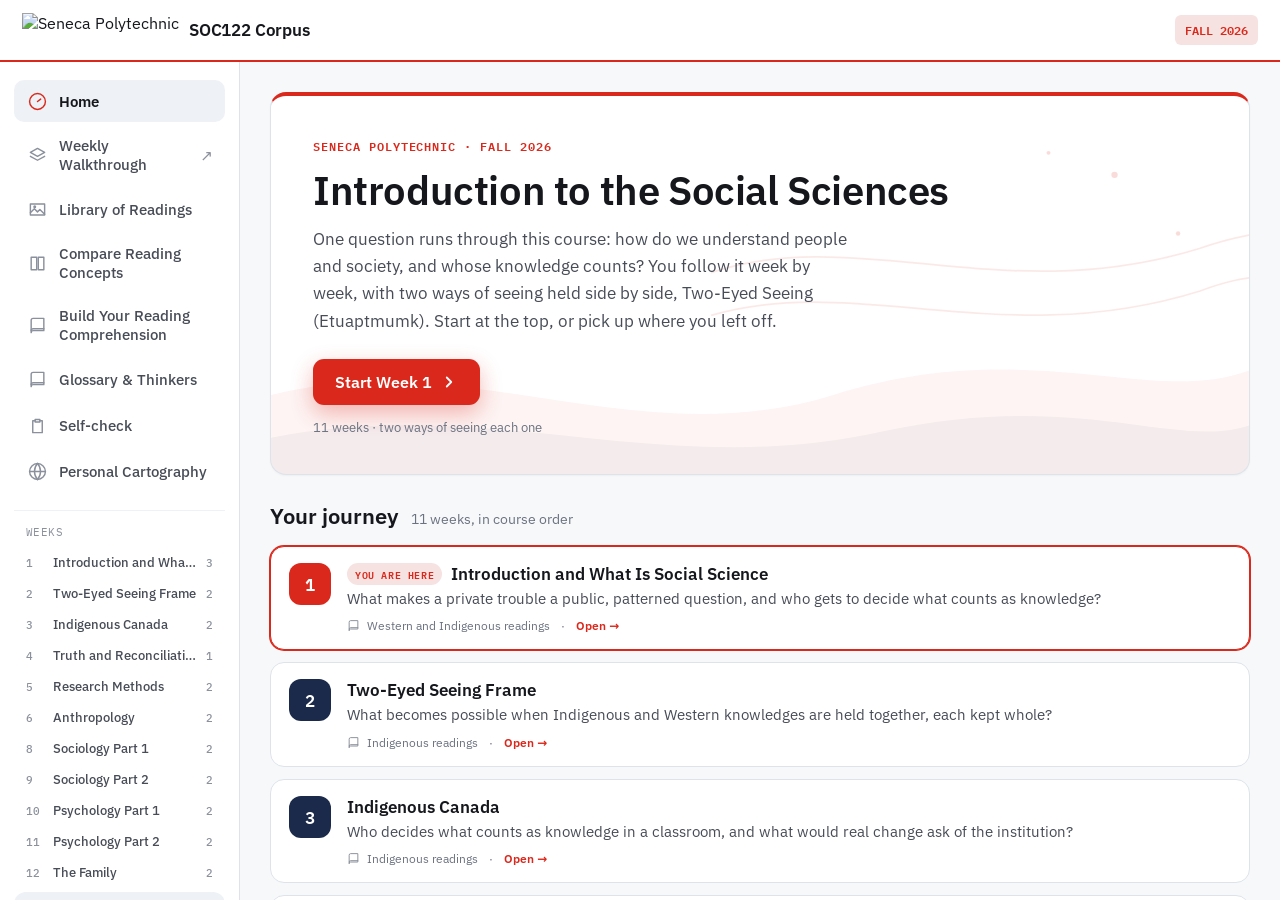
==== index.html @ 42dfce52 "SOC122: fix Seneca branding (white + red hero, not dark gradient) + restore full nav Two corrections" ====
<!DOCTYPE html>
<html lang="en">
<head>
<meta charset="utf-8">
<meta name="viewport" content="width=device-width, initial-scale=1">
<title>SOC122 Corpus: the course source library</title>
<meta name="description" content="The reading room for SOC122 Introduction to the Social Sciences at Seneca Polytechnic. Search, compare, and follow how the course's readings connect. A companion to Blackboard.">
<link rel="stylesheet" href="./fonts/fonts.css">
<style>
  :root{
    --navy:#1B2A4A; --red:#DA291C; --red-dark:#961A13; --amber:#F2A900; --page:#F7F8FA; --surface:#fff;
    --surface-alt:#FBFCFD; --soft:#EEF1F5; --border:#DEE3EA; --border-hover:#C9D1DC;
    --ink:#15171C; --ink-dim:#474C57; --ink-faint:#6B7280; --focus:#1552D8;
    --sans:'IBM Plex Sans',ui-sans-serif,system-ui,'Segoe UI',Arial,sans-serif;
    --mono:'IBM Plex Mono',ui-monospace,'Cascadia Code',Consolas,monospace;
  }
  *{box-sizing:border-box}
  html,body{margin:0;padding:0}
  body{font-family:var(--sans);background:var(--page);color:var(--ink);-webkit-font-smoothing:antialiased}
  button{font-family:inherit;cursor:pointer}
  input{font-family:inherit}
  ::selection{background:#FCEFD2}
  *:focus-visible{outline:2px solid var(--focus);outline-offset:2px;border-radius:4px}
  a{color:#0b4fc0}
  .mono{font-family:var(--mono)}
  .skip{position:absolute;left:-999px;top:0;background:var(--ink);color:#fff;padding:10px 16px;z-index:200;border-radius:0 0 8px 0}
  .skip:focus{left:0}
  .vh{position:absolute;left:-9999px;width:1px;height:1px;overflow:hidden}
  .soc-weekstrip{display:none}
  @keyframes riseUp{from{transform:translateY(8px);opacity:.4}to{transform:translateY(0);opacity:1}}
  .rise{animation:riseUp .26s ease both}
  .scrollarea::-webkit-scrollbar{width:10px;height:10px}
  .scrollarea::-webkit-scrollbar-thumb{background:var(--border);border-radius:8px;border:3px solid var(--page)}
  .hshelf::-webkit-scrollbar{height:9px}
  .hshelf::-webkit-scrollbar-thumb{background:var(--border);border-radius:8px}
  /* hover states (prototype used a custom style-hover; here as classes) */
  .card{transition:box-shadow .15s ease,border-color .15s ease}
  .card:hover{box-shadow:0 6px 18px rgba(27,42,74,.12);border-color:var(--border-hover)}
  .idxrow:hover{background:var(--surface-alt)}
  .relrow{transition:box-shadow .15s ease,border-color .15s ease}
  .relrow:hover{border-color:var(--border-hover);box-shadow:0 3px 10px rgba(27,42,74,.08)}
  .flip{perspective:1200px;height:248px;border:none;background:none;padding:0;display:block;width:100%;text-align:left;cursor:pointer}
  .flip-inner{position:relative;display:block;width:100%;height:100%;transition:transform .55s cubic-bezier(.2,.7,.2,1);transform-style:preserve-3d}
  .flip.flipped .flip-inner{transform:rotateY(180deg)}
  .flip-face{position:absolute;inset:0;display:flex;flex-direction:column;backface-visibility:hidden;-webkit-backface-visibility:hidden;border:1px solid var(--border);border-radius:14px;padding:17px 18px;overflow:auto;box-shadow:0 1px 2px rgba(21,23,28,.04)}
  .flip-front{background:#fff}
  .flip-back{background:#1B2A4A;color:#fff;transform:rotateY(180deg)}
  .flip:hover .flip-front{border-color:var(--border-hover);box-shadow:0 6px 18px rgba(27,42,74,.12)}
  @media (prefers-reduced-motion:reduce){.flip-inner{transition:none}}
  .mapsrc:hover{background:var(--page)}
  .addtile:hover{border-color:var(--navy)!important;color:var(--navy)!important}
  .pickchip:hover{border-color:var(--navy)!important}
  .removebtn:hover{color:var(--red)!important}
  /* immersive journey shell */
  .jhero{position:relative;overflow:hidden;border-radius:16px;color:var(--ink);padding:40px 42px 38px;background:#fff;border:1px solid var(--border);border-top:4px solid var(--red);box-shadow:0 1px 2px rgba(21,23,28,.04)}
  .jhero-art{position:absolute;inset:0;width:100%;height:100%;pointer-events:none}
  .jhero-cta{display:inline-flex;align-items:center;gap:8px;background:var(--red);color:#fff;border:none;border-radius:11px;padding:13px 22px;font-size:1rem;font-weight:600;box-shadow:0 8px 22px rgba(218,41,28,.32);transition:transform .15s ease,box-shadow .15s ease}
  .jhero-cta:hover{transform:translateY(-2px);box-shadow:0 12px 28px rgba(218,41,28,.44)}
  .jstation{position:relative;display:block;width:100%;text-align:left;border:1px solid var(--border);background:#fff;border-radius:14px;padding:16px 18px;cursor:pointer;transition:transform .16s ease,box-shadow .16s ease,border-color .16s ease}
  .jstation:hover{transform:translateX(3px);box-shadow:0 8px 22px rgba(27,42,74,.13);border-color:var(--border-hover)}
  .jstation.cur{border-color:var(--red);box-shadow:0 0 0 1px var(--red)}
  .jdot{transition:transform .16s ease}
  .jstation:hover .jdot{transform:scale(1.07)}
  .jtile{display:flex;flex-direction:column;gap:8px;border:1px solid var(--border);background:#fff;border-radius:16px;padding:20px;text-align:left;cursor:pointer;transition:transform .16s ease,box-shadow .16s ease,border-color .16s ease}
  .jtile:hover{transform:translateY(-3px);box-shadow:0 10px 26px rgba(27,42,74,.14);border-color:var(--border-hover)}
  @keyframes heroFloat{from{opacity:0;transform:translateY(14px)}to{opacity:1;transform:translateY(0)}}
  .jfade{animation:heroFloat .5s cubic-bezier(.2,.7,.2,1) both}
  @media (max-width:760px){ .jhero{padding:34px 22px 30px} }
  @media (prefers-reduced-motion: reduce){*{animation:none!important;transition:none!important}}
  @media (max-width:760px){
    .soc-sidebar{display:none!important}
    .soc-detailgrid{grid-template-columns:1fr!important}
    .soc-rail{position:static!important}
    .soc-pickbox{max-height:none!important}
    .soc-weekstrip{display:flex!important}
  }
  @media (max-width:480px){
    .soc-cardgrid{grid-template-columns:1fr!important}
  }
</style>
</head>
<body>
<a class="skip" href="#soc-main">Skip to the library</a>
<div id="app"></div>
<div id="soc-live" role="status" aria-live="polite" class="skip"></div>
<script src="./data/corpus-data.js?v=25"></script>
<script src="./data/soc122-mc.js?v=4"></script>
<script src="./app.js?v=51"></script>
</body>
</html>
---- fonts/fonts.css ----
/* IBM Plex Sans + Mono, self-hosted. SIL Open Font License 1.1 (see OFL.txt). Subset woff2 from the IBM Plex project. */
@font-face {
  font-family: 'IBM Plex Mono';
  font-style: normal;
  font-weight: 400;
  font-display: swap;
  src: url(-F63fjptAgt5VM-kVkqdyU8n1iIq129k.woff2) format('woff2');
  unicode-range: U+0460-052F, U+1C80-1C8A, U+20B4, U+2DE0-2DFF, U+A640-A69F, U+FE2E-FE2F;
}
@font-face {
  font-family: 'IBM Plex Mono';
  font-style: normal;
  font-weight: 400;
  font-display: swap;
  src: url(-F63fjptAgt5VM-kVkqdyU8n1isq129k.woff2) format('woff2');
  unicode-range: U+0301, U+0400-045F, U+0490-0491, U+04B0-04B1, U+2116;
}
@font-face {
  font-family: 'IBM Plex Mono';
  font-style: normal;
  font-weight: 400;
  font-display: swap;
  src: url(-F63fjptAgt5VM-kVkqdyU8n1iAq129k.woff2) format('woff2');
  unicode-range: U+0102-0103, U+0110-0111, U+0128-0129, U+0168-0169, U+01A0-01A1, U+01AF-01B0, U+0300-0301, U+0303-0304, U+0308-0309, U+0323, U+0329, U+1EA0-1EF9, U+20AB;
}
@font-face {
  font-family: 'IBM Plex Mono';
  font-style: normal;
  font-weight: 400;
  font-display: swap;
  src: url(-F63fjptAgt5VM-kVkqdyU8n1iEq129k.woff2) format('woff2');
  unicode-range: U+0100-02BA, U+02BD-02C5, U+02C7-02CC, U+02CE-02D7, U+02DD-02FF, U+0304, U+0308, U+0329, U+1D00-1DBF, U+1E00-1E9F, U+1EF2-1EFF, U+2020, U+20A0-20AB, U+20AD-20C0, U+2113, U+2C60-2C7F, U+A720-A7FF;
}
@font-face {
  font-family: 'IBM Plex Mono';
  font-style: normal;
  font-weight: 400;
  font-display: swap;
  src: url(-F63fjptAgt5VM-kVkqdyU8n1i8q1w.woff2) format('woff2');
  unicode-range: U+0000-00FF, U+0131, U+0152-0153, U+02BB-02BC, U+02C6, U+02DA, U+02DC, U+0304, U+0308, U+0329, U+2000-206F, U+20AC, U+2122, U+2191, U+2193, U+2212, U+2215, U+FEFF, U+FFFD;
}
@font-face {
  font-family: 'IBM Plex Mono';
  font-style: normal;
  font-weight: 500;
  font-display: swap;
  src: url(-F6qfjptAgt5VM-kVkqdyU8n3twJwl1FgtIU.woff2) format('woff2');
  unicode-range: U+0460-052F, U+1C80-1C8A, U+20B4, U+2DE0-2DFF, U+A640-A69F, U+FE2E-FE2F;
}
@font-face {
  font-family: 'IBM Plex Mono';
  font-style: normal;
  font-weight: 500;
  font-display: swap;
  src: url(-F6qfjptAgt5VM-kVkqdyU8n3twJwlRFgtIU.woff2) format('woff2');
  unicode-range: U+0301, U+0400-045F, U+0490-0491, U+04B0-04B1, U+2116;
}
@font-face {
  font-family: 'IBM Plex Mono';
  font-style: normal;
  font-weight: 500;
  font-display: swap;
  src: url(-F6qfjptAgt5VM-kVkqdyU8n3twJwl9FgtIU.woff2) format('woff2');
  unicode-range: U+0102-0103, U+0110-0111, U+0128-0129, U+0168-0169, U+01A0-01A1, U+01AF-01B0, U+0300-0301, U+0303-0304, U+0308-0309, U+0323, U+0329, U+1EA0-1EF9, U+20AB;
}
@font-face {
  font-family: 'IBM Plex Mono';
  font-style: normal;
  font-weight: 500;
  font-display: swap;
  src: url(-F6qfjptAgt5VM-kVkqdyU8n3twJwl5FgtIU.woff2) format('woff2');
  unicode-range: U+0100-02BA, U+02BD-02C5, U+02C7-02CC, U+02CE-02D7, U+02DD-02FF, U+0304, U+0308, U+0329, U+1D00-1DBF, U+1E00-1E9F, U+1EF2-1EFF, U+2020, U+20A0-20AB, U+20AD-20C0, U+2113, U+2C60-2C7F, U+A720-A7FF;
}
@font-face {
  font-family: 'IBM Plex Mono';
  font-style: normal;
  font-weight: 500;
  font-display: swap;
  src: url(-F6qfjptAgt5VM-kVkqdyU8n3twJwlBFgg.woff2) format('woff2');
  unicode-range: U+0000-00FF, U+0131, U+0152-0153, U+02BB-02BC, U+02C6, U+02DA, U+02DC, U+0304, U+0308, U+0329, U+2000-206F, U+20AC, U+2122, U+2191, U+2193, U+2212, U+2215, U+FEFF, U+FFFD;
}
@font-face {
  font-family: 'IBM Plex Mono';
  font-style: normal;
  font-weight: 600;
  font-display: swap;
  src: url(-F6qfjptAgt5VM-kVkqdyU8n3vAOwl1FgtIU.woff2) format('woff2');
  unicode-range: U+0460-052F, U+1C80-1C8A, U+20B4, U+2DE0-2DFF, U+A640-A69F, U+FE2E-FE2F;
}
@font-face {
  font-family: 'IBM Plex Mono';
  font-style: normal;
  font-weight: 600;
  font-display: swap;
  src: url(-F6qfjptAgt5VM-kVkqdyU8n3vAOwlRFgtIU.woff2) format('woff2');
  unicode-range: U+0301, U+0400-045F, U+0490-0491, U+04B0-04B1, U+2116;
}
@font-face {
  font-family: 'IBM Plex Mono';
  font-style: normal;
  font-weight: 600;
  font-display: swap;
  src: url(-F6qfjptAgt5VM-kVkqdyU8n3vAOwl9FgtIU.woff2) format('woff2');
  unicode-range: U+0102-0103, U+0110-0111, U+0128-0129, U+0168-0169, U+01A0-01A1, U+01AF-01B0, U+0300-0301, U+0303-0304, U+0308-0309, U+0323, U+0329, U+1EA0-1EF9, U+20AB;
}
@font-face {
  font-family: 'IBM Plex Mono';
  font-style: normal;
  font-weight: 600;
  font-display: swap;
  src: url(-F6qfjptAgt5VM-kVkqdyU8n3vAOwl5FgtIU.woff2) format('woff2');
  unicode-range: U+0100-02BA, U+02BD-02C5, U+02C7-02CC, U+02CE-02D7, U+02DD-02FF, U+0304, U+0308, U+0329, U+1D00-1DBF, U+1E00-1E9F, U+1EF2-1EFF, U+2020, U+20A0-20AB, U+20AD-20C0, U+2113, U+2C60-2C7F, U+A720-A7FF;
}
@font-face {
  font-family: 'IBM Plex Mono';
  font-style: normal;
  font-weight: 600;
  font-display: swap;
  src: url(-F6qfjptAgt5VM-kVkqdyU8n3vAOwlBFgg.woff2) format('woff2');
  unicode-range: U+0000-00FF, U+0131, U+0152-0153, U+02BB-02BC, U+02C6, U+02DA, U+02DC, U+0304, U+0308, U+0329, U+2000-206F, U+20AC, U+2122, U+2191, U+2193, U+2212, U+2215, U+FEFF, U+FFFD;
}
@font-face {
  font-family: 'IBM Plex Sans';
  font-style: normal;
  font-weight: 400;
  font-stretch: 100%;
  font-display: swap;
  src: url(zYXzKVElMYYaJe8bpLHnCwDKr932-G7dytD-Dmu1syxTKYbABA.woff2) format('woff2');
  unicode-range: U+0460-052F, U+1C80-1C8A, U+20B4, U+2DE0-2DFF, U+A640-A69F, U+FE2E-FE2F;
}
@font-face {
  font-family: 'IBM Plex Sans';
  font-style: normal;
  font-weight: 400;
  font-stretch: 100%;
  font-display: swap;
  src: url(zYXzKVElMYYaJe8bpLHnCwDKr932-G7dytD-Dmu1syxaKYbABA.woff2) format('woff2');
  unicode-range: U+0301, U+0400-045F, U+0490-0491, U+04B0-04B1, U+2116;
}
@font-face {
  font-family: 'IBM Plex Sans';
  font-style: normal;
  font-weight: 400;
  font-stretch: 100%;
  font-display: swap;
  src: url(zYXzKVElMYYaJe8bpLHnCwDKr932-G7dytD-Dmu1syxdKYbABA.woff2) format('woff2');
  unicode-range: U+0370-0377, U+037A-037F, U+0384-038A, U+038C, U+038E-03A1, U+03A3-03FF;
}
@font-face {
  font-family: 'IBM Plex Sans';
  font-style: normal;
  font-weight: 400;
  font-stretch: 100%;
  font-display: swap;
  src: url(zYXzKVElMYYaJe8bpLHnCwDKr932-G7dytD-Dmu1syxRKYbABA.woff2) format('woff2');
  unicode-range: U+0102-0103, U+0110-0111, U+0128-0129, U+0168-0169, U+01A0-01A1, U+01AF-01B0, U+0300-0301, U+0303-0304, U+0308-0309, U+0323, U+0329, U+1EA0-1EF9, U+20AB;
}
@font-face {
  font-family: 'IBM Plex Sans';
  font-style: normal;
  font-weight: 400;
  font-stretch: 100%;
  font-display: swap;
  src: url(zYXzKVElMYYaJe8bpLHnCwDKr932-G7dytD-Dmu1syxQKYbABA.woff2) format('woff2');
  unicode-range: U+0100-02BA, U+02BD-02C5, U+02C7-02CC, U+02CE-02D7, U+02DD-02FF, U+0304, U+0308, U+0329, U+1D00-1DBF, U+1E00-1E9F, U+1EF2-1EFF, U+2020, U+20A0-20AB, U+20AD-20C0, U+2113, U+2C60-2C7F, U+A720-A7FF;
}
@font-face {
  font-family: 'IBM Plex Sans';
  font-style: normal;
  font-weight: 400;
  font-stretch: 100%;
  font-display: swap;
  src: url(zYXzKVElMYYaJe8bpLHnCwDKr932-G7dytD-Dmu1syxeKYY.woff2) format('woff2');
  unicode-range: U+0000-00FF, U+0131, U+0152-0153, U+02BB-02BC, U+02C6, U+02DA, U+02DC, U+0304, U+0308, U+0329, U+2000-206F, U+20AC, U+2122, U+2191, U+2193, U+2212, U+2215, U+FEFF, U+FFFD;
}
@font-face {
  font-family: 'IBM Plex Sans';
  font-style: normal;
  font-weight: 500;
  font-stretch: 100%;
  font-display: swap;
  src: url(zYXzKVElMYYaJe8bpLHnCwDKr932-G7dytD-Dmu1syxTKYbABA.woff2) format('woff2');
  unicode-range: U+0460-052F, U+1C80-1C8A, U+20B4, U+2DE0-2DFF, U+A640-A69F, U+FE2E-FE2F;
}
@font-face {
  font-family: 'IBM Plex Sans';
  font-style: normal;
  font-weight: 500;
  font-stretch: 100%;
  font-display: swap;
  src: url(zYXzKVElMYYaJe8bpLHnCwDKr932-G7dytD-Dmu1syxaKYbABA.woff2) format('woff2');
  unicode-range: U+0301, U+0400-045F, U+0490-0491, U+04B0-04B1, U+2116;
}
@font-face {
  font-family: 'IBM Plex Sans';
  font-style: normal;
  font-weight: 500;
  font-stretch: 100%;
  font-display: swap;
  src: url(zYXzKVElMYYaJe8bpLHnCwDKr932-G7dytD-Dmu1syxdKYbABA.woff2) format('woff2');
  unicode-range: U+0370-0377, U+037A-037F, U+0384-038A, U+038C, U+038E-03A1, U+03A3-03FF;
}
@font-face {
  font-family: 'IBM Plex Sans';
  font-style: normal;
  font-weight: 500;
  font-stretch: 100%;
  font-display: swap;
  src: url(zYXzKVElMYYaJe8bpLHnCwDKr932-G7dytD-Dmu1syxRKYbABA.woff2) format('woff2');
  unicode-range: U+0102-0103, U+0110-0111, U+0128-0129, U+0168-0169, U+01A0-01A1, U+01AF-01B0, U+0300-0301, U+0303-0304, U+0308-0309, U+0323, U+0329, U+1EA0-1EF9, U+20AB;
}
@font-face {
  font-family: 'IBM Plex Sans';
  font-style: normal;
  font-weight: 500;
  font-stretch: 100%;
  font-display: swap;
  src: url(zYXzKVElMYYaJe8bpLHnCwDKr932-G7dytD-Dmu1syxQKYbABA.woff2) format('woff2');
  unicode-range: U+0100-02BA, U+02BD-02C5, U+02C7-02CC, U+02CE-02D7, U+02DD-02FF, U+0304, U+0308, U+0329, U+1D00-1DBF, U+1E00-1E9F, U+1EF2-1EFF, U+2020, U+20A0-20AB, U+20AD-20C0, U+2113, U+2C60-2C7F, U+A720-A7FF;
}
@font-face {
  font-family: 'IBM Plex Sans';
  font-style: normal;
  font-weight: 500;
  font-stretch: 100%;
  font-display: swap;
  src: url(zYXzKVElMYYaJe8bpLHnCwDKr932-G7dytD-Dmu1syxeKYY.woff2) format('woff2');
  unicode-range: U+0000-00FF, U+0131, U+0152-0153, U+02BB-02BC, U+02C6, U+02DA, U+02DC, U+0304, U+0308, U+0329, U+2000-206F, U+20AC, U+2122, U+2191, U+2193, U+2212, U+2215, U+FEFF, U+FFFD;
}
@font-face {
  font-family: 'IBM Plex Sans';
  font-style: normal;
  font-weight: 600;
  font-stretch: 100%;
  font-display: swap;
  src: url(zYXzKVElMYYaJe8bpLHnCwDKr932-G7dytD-Dmu1syxTKYbABA.woff2) format('woff2');
  unicode-range: U+0460-052F, U+1C80-1C8A, U+20B4, U+2DE0-2DFF, U+A640-A69F, U+FE2E-FE2F;
}
@font-face {
  font-family: 'IBM Plex Sans';
  font-style: normal;
  font-weight: 600;
  font-stretch: 100%;
  font-display: swap;
  src: url(zYXzKVElMYYaJe8bpLHnCwDKr932-G7dytD-Dmu1syxaKYbABA.woff2) format('woff2');
  unicode-range: U+0301, U+0400-045F, U+0490-0491, U+04B0-04B1, U+2116;
}
@font-face {
  font-family: 'IBM Plex Sans';
  font-style: normal;
  font-weight: 600;
  font-stretch: 100%;
  font-display: swap;
  src: url(zYXzKVElMYYaJe8bpLHnCwDKr932-G7dytD-Dmu1syxdKYbABA.woff2) format('woff2');
  unicode-range: U+0370-0377, U+037A-037F, U+0384-038A, U+038C, U+038E-03A1, U+03A3-03FF;
}
@font-face {
  font-family: 'IBM Plex Sans';
  font-style: normal;
  font-weight: 600;
  font-stretch: 100%;
  font-display: swap;
  src: url(zYXzKVElMYYaJe8bpLHnCwDKr932-G7dytD-Dmu1syxRKYbABA.woff2) format('woff2');
  unicode-range: U+0102-0103, U+0110-0111, U+0128-0129, U+0168-0169, U+01A0-01A1, U+01AF-01B0, U+0300-0301, U+0303-0304, U+0308-0309, U+0323, U+0329, U+1EA0-1EF9, U+20AB;
}
@font-face {
  font-family: 'IBM Plex Sans';
  font-style: normal;
  font-weight: 600;
  font-stretch: 100%;
  font-display: swap;
  src: url(zYXzKVElMYYaJe8bpLHnCwDKr932-G7dytD-Dmu1syxQKYbABA.woff2) format('woff2');
  unicode-range: U+0100-02BA, U+02BD-02C5, U+02C7-02CC, U+02CE-02D7, U+02DD-02FF, U+0304, U+0308, U+0329, U+1D00-1DBF, U+1E00-1E9F, U+1EF2-1EFF, U+2020, U+20A0-20AB, U+20AD-20C0, U+2113, U+2C60-2C7F, U+A720-A7FF;
}
@font-face {
  font-family: 'IBM Plex Sans';
  font-style: normal;
  font-weight: 600;
  font-stretch: 100%;
  font-display: swap;
  src: url(zYXzKVElMYYaJe8bpLHnCwDKr932-G7dytD-Dmu1syxeKYY.woff2) format('woff2');
  unicode-range: U+0000-00FF, U+0131, U+0152-0153, U+02BB-02BC, U+02C6, U+02DA, U+02DC, U+0304, U+0308, U+0329, U+2000-206F, U+20AC, U+2122, U+2191, U+2193, U+2212, U+2215, U+FEFF, U+FFFD;
}
@font-face {
  font-family: 'IBM Plex Sans';
  font-style: normal;
  font-weight: 700;
  font-stretch: 100%;
  font-display: swap;
  src: url(zYXzKVElMYYaJe8bpLHnCwDKr932-G7dytD-Dmu1syxTKYbABA.woff2) format('woff2');
  unicode-range: U+0460-052F, U+1C80-1C8A, U+20B4, U+2DE0-2DFF, U+A640-A69F, U+FE2E-FE2F;
}
@font-face {
  font-family: 'IBM Plex Sans';
  font-style: normal;
  font-weight: 700;
  font-stretch: 100%;
  font-display: swap;
  src: url(zYXzKVElMYYaJe8bpLHnCwDKr932-G7dytD-Dmu1syxaKYbABA.woff2) format('woff2');
  unicode-range: U+0301, U+0400-045F, U+0490-0491, U+04B0-04B1, U+2116;
}
@font-face {
  font-family: 'IBM Plex Sans';
  font-style: normal;
  font-weight: 700;
  font-stretch: 100%;
  font-display: swap;
  src: url(zYXzKVElMYYaJe8bpLHnCwDKr932-G7dytD-Dmu1syxdKYbABA.woff2) format('woff2');
  unicode-range: U+0370-0377, U+037A-037F, U+0384-038A, U+038C, U+038E-03A1, U+03A3-03FF;
}
@font-face {
  font-family: 'IBM Plex Sans';
  font-style: normal;
  font-weight: 700;
  font-stretch: 100%;
  font-display: swap;
  src: url(zYXzKVElMYYaJe8bpLHnCwDKr932-G7dytD-Dmu1syxRKYbABA.woff2) format('woff2');
  unicode-range: U+0102-0103, U+0110-0111, U+0128-0129, U+0168-0169, U+01A0-01A1, U+01AF-01B0, U+0300-0301, U+0303-0304, U+0308-0309, U+0323, U+0329, U+1EA0-1EF9, U+20AB;
}
@font-face {
  font-family: 'IBM Plex Sans';
  font-style: normal;
  font-weight: 700;
  font-stretch: 100%;
  font-display: swap;
  src: url(zYXzKVElMYYaJe8bpLHnCwDKr932-G7dytD-Dmu1syxQKYbABA.woff2) format('woff2');
  unicode-range: U+0100-02BA, U+02BD-02C5, U+02C7-02CC, U+02CE-02D7, U+02DD-02FF, U+0304, U+0308, U+0329, U+1D00-1DBF, U+1E00-1E9F, U+1EF2-1EFF, U+2020, U+20A0-20AB, U+20AD-20C0, U+2113, U+2C60-2C7F, U+A720-A7FF;
}
@font-face {
  font-family: 'IBM Plex Sans';
  font-style: normal;
  font-weight: 700;
  font-stretch: 100%;
  font-display: swap;
  src: url(zYXzKVElMYYaJe8bpLHnCwDKr932-G7dytD-Dmu1syxeKYY.woff2) format('woff2');
  unicode-range: U+0000-00FF, U+0131, U+0152-0153, U+02BB-02BC, U+02C6, U+02DA, U+02DC, U+0304, U+0308, U+0329, U+2000-206F, U+20AC, U+2122, U+2191, U+2193, U+2212, U+2215, U+FEFF, U+FFFD;
}
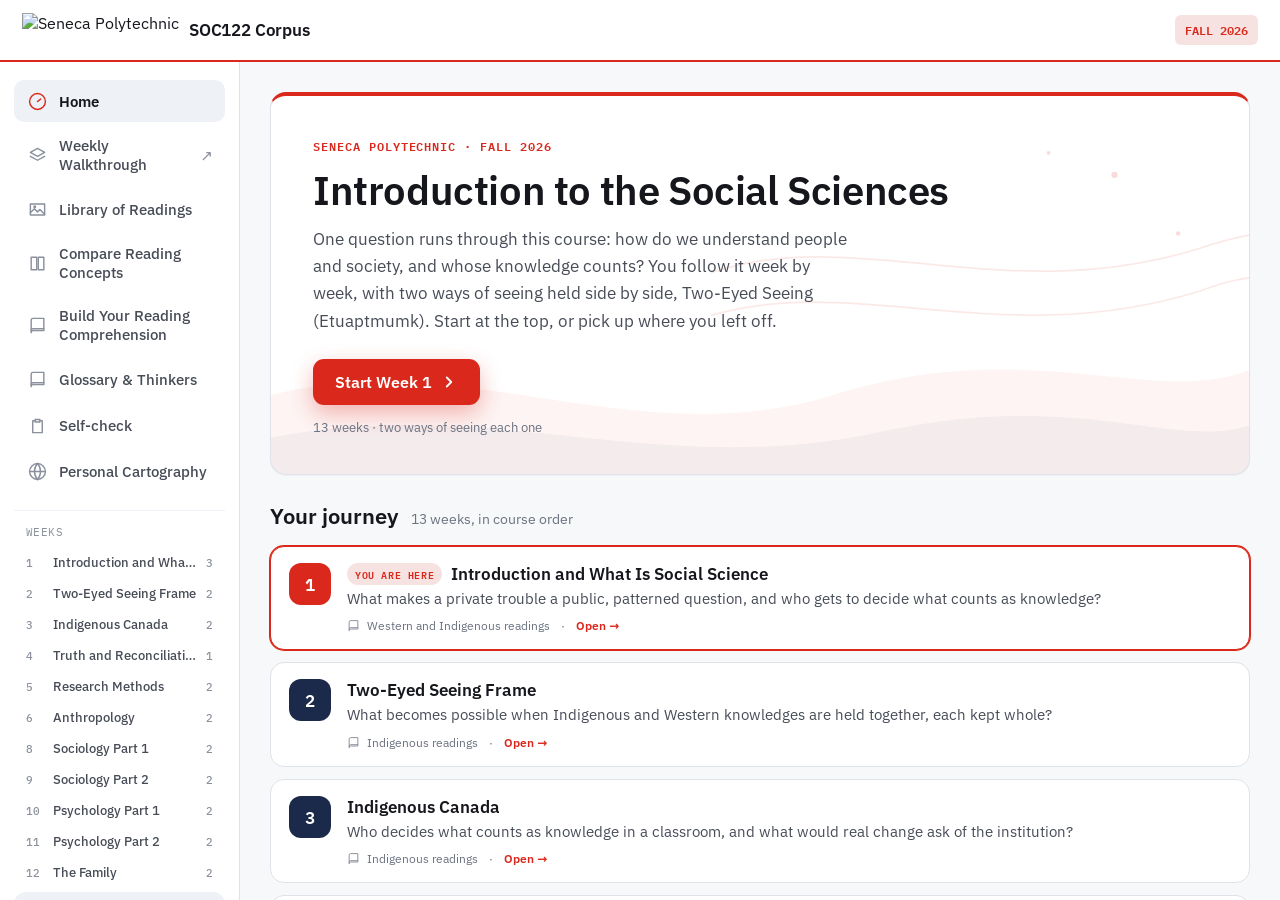
==== commit 346afa4e: "SOC122: complete the hub - add weeks 13 (Revisiting Personal Cartography) + 14 (Course Synthesis) W1" ====
--- a/index.html
+++ b/index.html
@@ -65,6 +65,11 @@
   .jtile:hover{transform:translateY(-3px);box-shadow:0 10px 26px rgba(27,42,74,.14);border-color:var(--border-hover)}
   @keyframes heroFloat{from{opacity:0;transform:translateY(14px)}to{opacity:1;transform:translateY(0)}}
   .jfade{animation:heroFloat .5s cubic-bezier(.2,.7,.2,1) both}
+  .soc-mapgrid{display:grid;grid-template-columns:1.5fr .9fr;gap:18px;align-items:start}
+  @media (max-width:820px){ .soc-mapgrid{grid-template-columns:1fr} }
+  .leaflet-popup-content{font-family:var(--sans);margin:12px 14px;line-height:1.45}
+  .leaflet-container{font-family:var(--sans)}
+  .soc-pin{width:20px;height:20px;border-radius:50%;background:var(--red);border:2.5px solid #fff;box-shadow:0 1px 5px rgba(21,23,28,.45);cursor:pointer}
   @media (max-width:760px){ .jhero{padding:34px 22px 30px} }
   @media (prefers-reduced-motion: reduce){*{animation:none!important;transition:none!important}}
   @media (max-width:760px){
@@ -77,14 +82,65 @@
   @media (max-width:480px){
     .soc-cardgrid{grid-template-columns:1fr!important}
   }
+  .node{background:#fff;border:1px solid var(--border);border-radius:14px;padding:20px 22px;margin:0 0 16px;box-shadow:0 1px 2px rgba(21,23,28,.04)}
+.wk-grid{display:grid;grid-template-columns:1fr 230px;gap:26px;align-items:start}
+.wk-grid{grid-template-columns:1fr}
+.wk-rail{display:none}
+.wk-sec{font-size:1.25rem;font-weight:700;color:var(--ink);margin:0 0 13px;padding-bottom:8px;border-bottom:2px solid var(--red);display:inline-block}
+.wk-hint{font-size:.84rem;color:var(--ink-faint);margin:0 0 10px}
+.wk-oc{display:flex;gap:10px;align-items:flex-start;margin:9px 0;font-size:.96rem;color:var(--ink)}
+.wk-oc .b{flex:none;width:19px;height:19px;border-radius:6px;border:2px solid var(--border);margin-top:2px}
+.wk-gq{display:flex;gap:9px;align-items:flex-start;margin:8px 0;font-size:.94rem;color:var(--ink-dim)}
+.wk-gq .q{color:var(--red);font-weight:800}
+.wk-concept{padding:0 0 4px 15px;border-left:3px solid #1B2A4A;margin:16px 0}
+.wk-concept h3{font-size:1.02rem;font-weight:700;margin:0 0 4px;color:var(--ink)}
+.wk-concept p{margin:0;color:var(--ink-dim);line-height:1.6}
+.wk-cite{font-size:.8rem;color:var(--ink-faint);font-style:italic}
+.wk-term{margin:12px 0;color:var(--ink-dim);line-height:1.55}
+.wk-term b{color:var(--ink)}
+.wk-read{border:1px solid var(--border);border-radius:11px;padding:14px 16px;margin:11px 0;font-size:.92rem}
+.wk-read .ref{color:var(--ink);line-height:1.5}
+.wk-read em{font-style:italic}
+.wk-scope{display:inline-block;margin-top:9px;font-size:.74rem;color:var(--ink-dim);background:var(--soft);border:none;border-radius:6px;padding:4px 10px;cursor:pointer}
+.wk-deck{position:relative;aspect-ratio:16/9;border-radius:12px;overflow:hidden;border:1px solid var(--border);background:#16213B}
+.wk-deck iframe{position:absolute;inset:0;width:100%;height:100%;border:0}
+.wk-fs{display:inline-block;margin-top:10px;font-size:.82rem;font-weight:600;color:#1552D8;text-decoration:none}
+.wk-whatwhy{background:var(--soft);border-radius:11px;padding:14px 16px;margin:0 0 14px;font-size:.93rem;color:var(--ink-dim);line-height:1.6}
+.wk-whatwhy b{color:var(--ink)}
+.wk-cta{display:inline-flex;align-items:center;gap:7px;background:var(--red);color:#fff;border:none;border-radius:10px;padding:11px 20px;font-size:.92rem;font-weight:700;cursor:pointer}
+.wk-ocheck{background:var(--soft);border-radius:11px;padding:14px 16px;margin:0 0 6px}
+.wk-row{display:flex;gap:9px;align-items:center;font-size:.9rem;color:var(--ink);margin:6px 0}
+.wk-row .t{color:#1f7a4d;display:inline-flex}
+.wk-q{margin:12px 0;font-size:.95rem;color:var(--ink)}
+.wk-opts{display:flex;gap:7px;flex-wrap:wrap;margin-top:7px}
+.wk-opt{font-size:.78rem;font-weight:600;color:var(--ink-dim);border:1.5px solid var(--border);border-radius:999px;padding:6px 13px;background:#fff;cursor:pointer}
+.wk-opt.on{border-color:var(--red);background:#F6E3E1;color:#15171C}
+.wk-resetrow{display:flex;align-items:center;gap:10px;flex-wrap:wrap;margin:12px 0 2px;font-size:.78rem;color:var(--ink-faint)}
+.wk-reset{border:1px solid var(--border);background:#fff;color:var(--ink-dim);border-radius:999px;padding:6px 11px;font-size:.76rem;font-weight:700;cursor:pointer}
+.wk-reset:hover{border-color:var(--red);color:var(--red)}
+.wk-ta{width:100%;min-height:74px;border:1px solid var(--border);border-radius:8px;padding:9px 11px;font:inherit;font-size:.9rem;resize:vertical}
+.wk-savebox{background:#FBF4F3;border:1px solid #E6C3BE;border-radius:11px;padding:15px 17px;margin-top:14px}
+.wk-savebox h3{margin:0 0 6px;font-size:1.02rem;font-weight:700}
+.wk-savebox ul{margin:6px 0 12px;padding-left:20px;font-size:.9rem;color:var(--ink-dim)}
+.wk-savebox li{margin:3px 0}
+.wk-save{background:var(--red);color:#fff;border:none;border-radius:10px;padding:11px 20px;font-size:.9rem;font-weight:700;cursor:pointer}
+.wk-rail{position:sticky;top:78px}
+.wk-railbox{background:#fff;border:1px solid var(--border);border-radius:14px;padding:16px}
+.wk-railh{font-family:var(--mono);font-size:.64rem;letter-spacing:.07em;color:var(--ink-faint);font-weight:700;margin-bottom:12px}
+.wk-railbox a{display:flex;gap:9px;align-items:center;text-decoration:none;color:var(--ink-dim);padding:6px 0;font-weight:600;font-size:.84rem}
+.wk-railbox a .s{flex:none;width:14px;height:14px;border-radius:50%;border:2px solid var(--border)}
+.wk-railbox a:hover{color:var(--red)}
+.wk-railt{font-size:.72rem;color:var(--ink-faint);margin-top:12px;padding-top:12px;border-top:1px solid var(--soft);display:flex;align-items:center;gap:5px}
+  .wk-resetrow{display:flex;align-items:center;gap:10px;flex-wrap:wrap;margin:12px 0 2px;font-size:.78rem;color:var(--ink-faint)}
+  .wk-reset{border:1px solid var(--border);background:#fff;color:var(--ink-dim);border-radius:999px;padding:6px 11px;font-size:.76rem;font-weight:700;cursor:pointer}
 </style>
 </head>
 <body>
 <a class="skip" href="#soc-main">Skip to the library</a>
 <div id="app"></div>
 <div id="soc-live" role="status" aria-live="polite" class="skip"></div>
-<script src="./data/corpus-data.js?v=25"></script>
+<script src="./data/corpus-data.js?v=27"></script>
 <script src="./data/soc122-mc.js?v=4"></script>
-<script src="./app.js?v=51"></script>
+<script src="./app.js?v=59"></script>
 </body>
 </html>
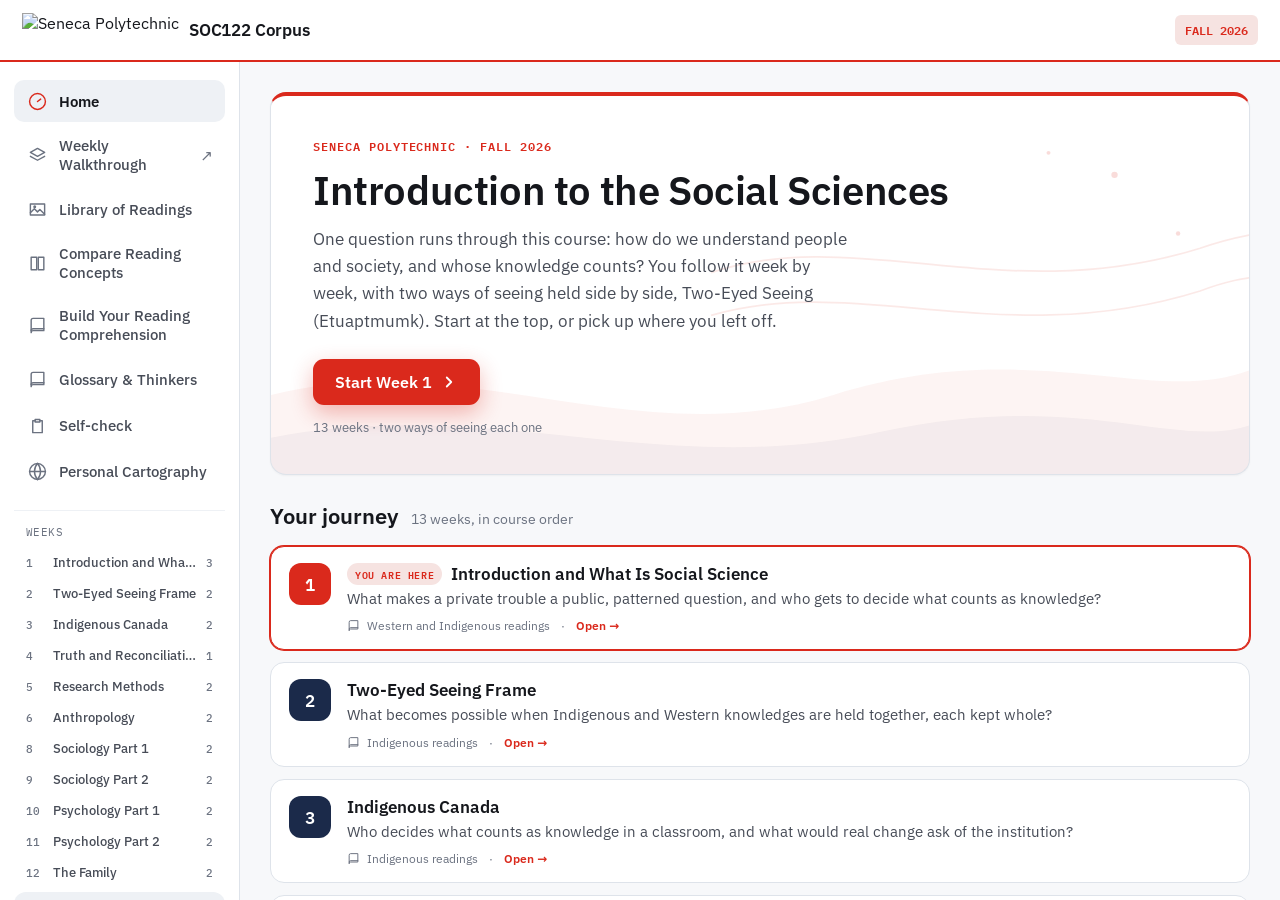
==== commit 9723d501: "SOC122: brand compliance: add favicon, darken muted text to AA contrast Added Seneca-red favicon. Da" ====
--- a/index.html
+++ b/index.html
@@ -134,13 +134,14 @@
   .wk-resetrow{display:flex;align-items:center;gap:10px;flex-wrap:wrap;margin:12px 0 2px;font-size:.78rem;color:var(--ink-faint)}
   .wk-reset{border:1px solid var(--border);background:#fff;color:var(--ink-dim);border-radius:999px;padding:6px 11px;font-size:.76rem;font-weight:700;cursor:pointer}
 </style>
+  <link rel="icon" type="image/svg+xml" href="./favicon.svg">
 </head>
 <body>
 <a class="skip" href="#soc-main">Skip to the library</a>
 <div id="app"></div>
 <div id="soc-live" role="status" aria-live="polite" class="skip"></div>
-<script src="./data/corpus-data.js?v=27"></script>
+<script src="./data/corpus-data.js?v=28"></script>
 <script src="./data/soc122-mc.js?v=4"></script>
-<script src="./app.js?v=59"></script>
+<script src="./app.js?v=60"></script>
 </body>
 </html>
